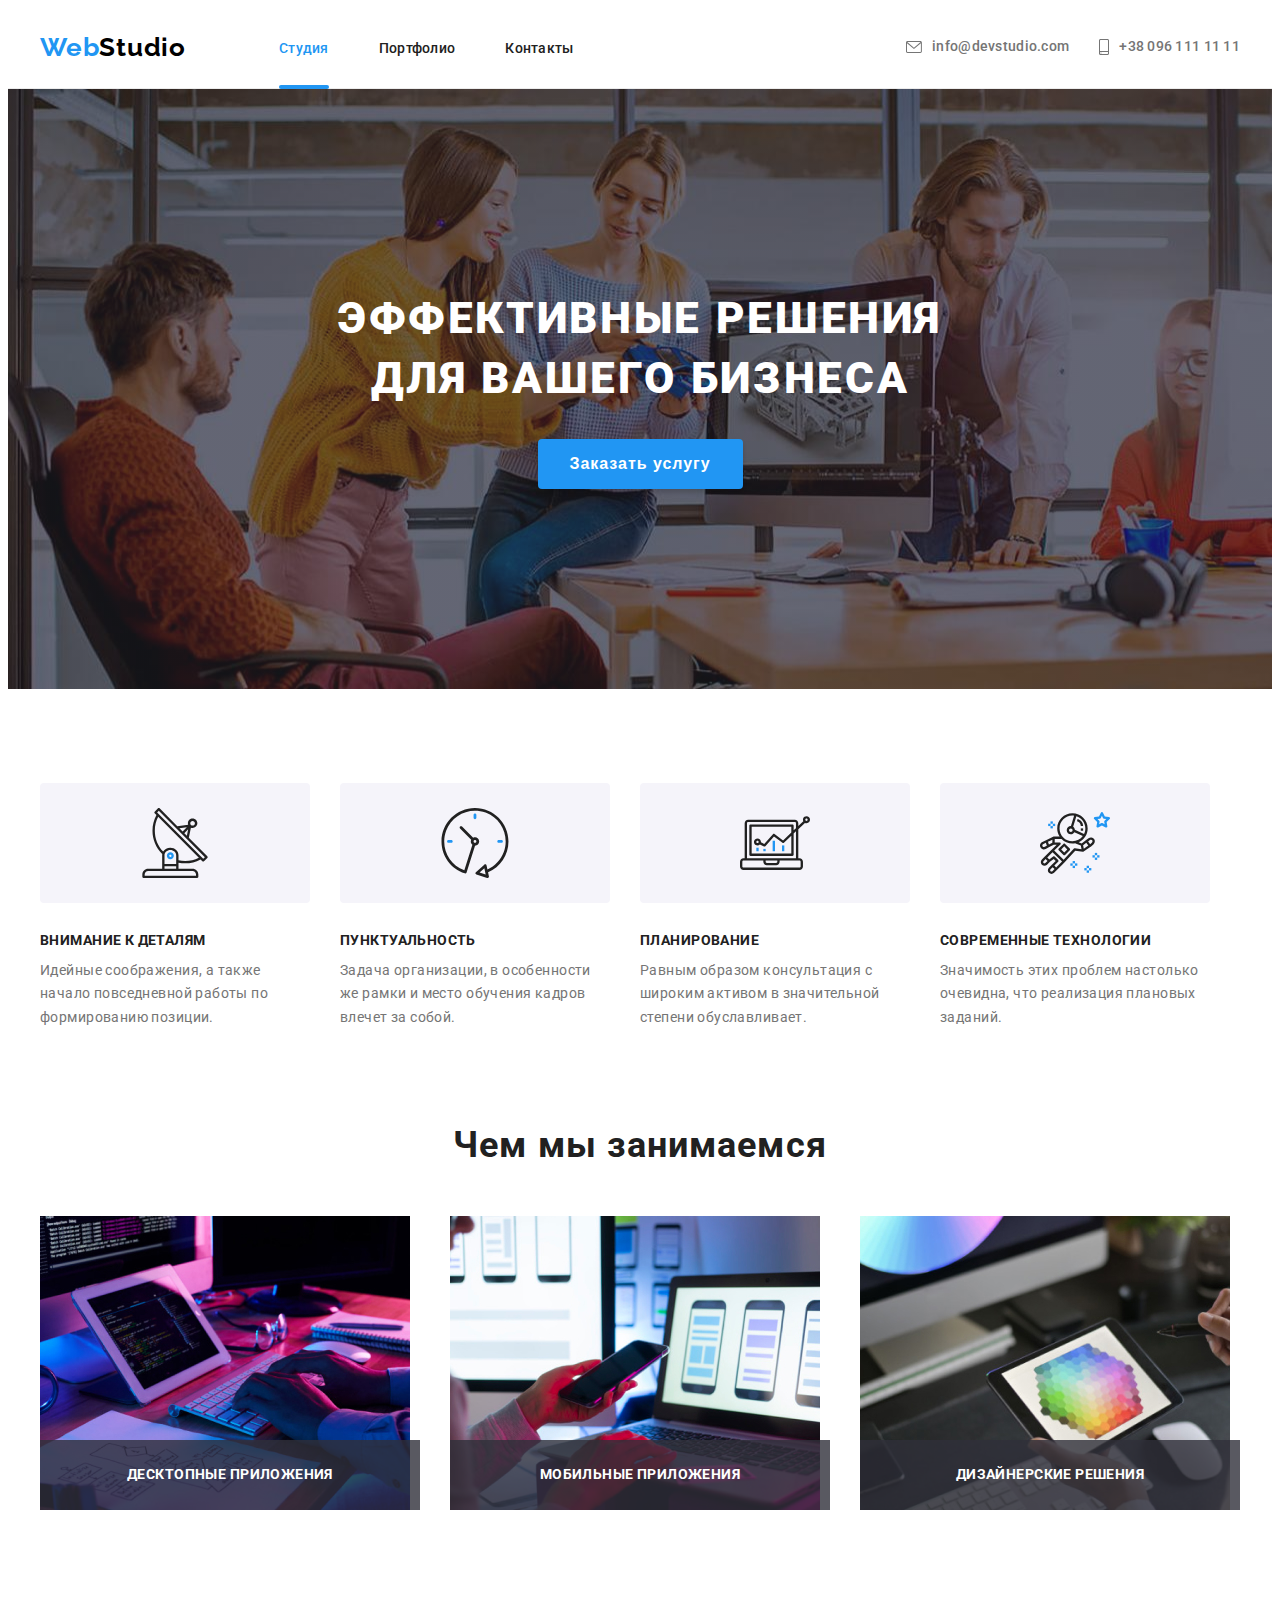
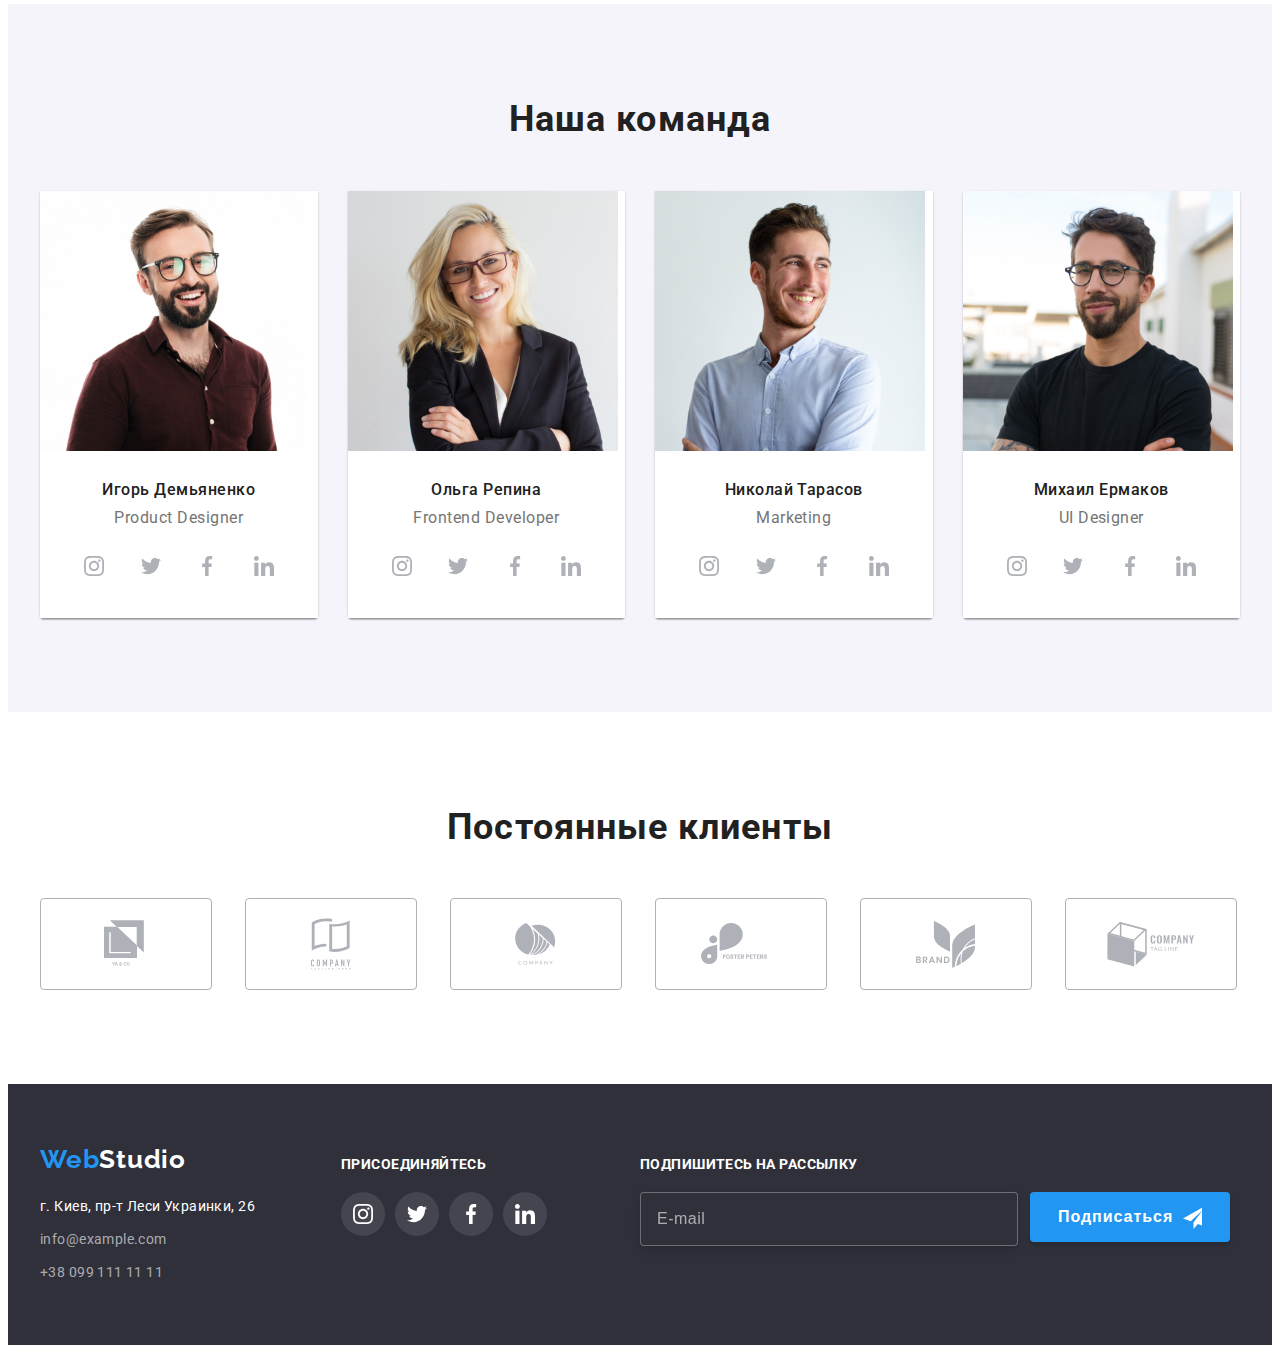
==== index.html @ 4141ff32 "hw8v1" ====
<!DOCTYPE html>
<html lang="ru">
<head>
    <meta charset="UTF-8">
    <meta http-equiv="X-UA-Compatible" content="IE=edge">
    <meta name="viewport" content="width=device-width, initial-scale=1.0">
    <title>Студия</title>
    <link rel="preconnect" href="https://fonts.gstatic.com">
    <link href="https://fonts.googleapis.com/css2?family=Raleway:wght@700&family=Roboto:wght@400;500;700;900&display=swap"
        rel="stylesheet">
    <link rel="stylesheet" href="https://cdnjs.cloudflare.com/ajax/libs/modern-normalize/1.0.0/modern-normalize.min.css"
        integrity="sha512-ISS7cAi1PEhQ8jnbJpJZMd29NlhNj4AWYyLOSp2CE/CsHxTCu+r+t0D2yoJudVrd0/8fTVPUVDzY5Tvli75u/g=="
        crossorigin="anonymous" />
    <link rel="stylesheet" href="./css/main.min.css">
</head>
<body>
    <header class="header">
        <div class="container">
            <nav class="navigation">
                <a class="logo link" href="./index.html" lang="en">Web<span class="logo_black">Studio</span></a>
                <ul class="navigation-list list">
                    <li class="navigation__item current-link">
                        <a class="navigation__link link current" href="./index.html">Студия</a>
                    </li>
                    <li class="navigation__item">
                        <a class="navigation__link link" href="./portfolio.html">Портфолио</a>
                    </li>
                    <li class="navigation__item">
                        <a class="navigation__link link" href="">Контакты</a>
                    </li>
                </ul>
            </nav>
            <ul class="contact-list list">
                <li class="contact-list__item">
                    <a class="contact-list__link link" href="mailto:info@devstudio.com">
                        <svg class="contact-list__icon" width="16" height="12">
                            <use href="./images/icons.svg#icon-envelope"></use>
                        </svg>
                        info@devstudio.com
                    </a>
                </li>
                <li class="contact-list__item">
                    <a class="contact-list__link link" href="tel:+380961111111">
                        <svg class="contact-list__icon" width="10" height="16">
                            <use href="./images/icons.svg#icon-smartphone"></use>
                        </svg>
                        +38 096 111 11 11</a>
                </li>
            </ul>
        </div>
    </header>
    <main>
        <!-- Hero -->
        <section class="hero">
            <div class="container">
                <h1 class="hero__title">Эффективные решения для вашего бизнеса</h1>
                <button class="modal__btn" type="button" data-modal-open>Заказать услугу</button>
            </div>
        </section>
        <!-- Описание -->
        <section class="description">
            <div class="container">
                <h2 class="visually-hidden">Описание</h2>
                <ul class="description-list list">
                    <li class="description-list__item">
                        <div class="container-icon">
                            <svg class="description-list__icon" width="70" height="70">
                                <use href="./images/icons.svg#icon-antenna"></use>
                            </svg>
                        </div>
                        <h3 class="description-list__title">Внимание к деталям</h3>
                        <p class="description-list__text">Идейные соображения, а также начало повседневной работы по формированию позиции.</p>
                    </li>
                    <li class="description-list__item">
                        <div class="container-icon">
                            <svg class="description-list__icon" width="70" height="70">
                                <use href="./images/icons.svg#icon-clock"></use>
                            </svg>
                        </div>
                        <h3 class="description-list__title">Пунктуальность</h3>
                        <p class="description-list__text">Задача организации, в особенности же рамки и место обучения кадров влечет за собой.
                        </p>
                    </li>
                    <li class="description-list__item">
                        <div class="container-icon">
                            <svg class="description-list__icon" width="70" height="70">
                                <use href="./images/icons.svg#icon-diagram"></use>
                            </svg>
                        </div>
                        <h3 class="description-list__title">Планирование</h3>
                        <p class="description-list__text">Равным образом консультация с широким активом в значительной степени обуславливает.
                        </p>
                    </li>
                    <li class="description-list__item">
                        <div class="container-icon">
                            <svg class="description-list__icon" width="70" height="70">
                                <use href="./images/icons.svg#icon-astronaut"></use>
                            </svg>
                        </div>
                        <h3 class="description-list__title">Современные технологии</h3>
                        <p class="description-list__text">Значимость этих проблем настолько очевидна, что реализация плановых заданий.</p>
                    </li>
                </ul>
            </div>
        </section>
        <!-- Галерея -->
        <section class="gallery">
            <div class="container">
                <h2 class="title">Чем мы занимаемся</h2>
                <ul class="gallery-list list">
                    <li class="gallery-list__item">
                        <div class="gallery-list-overlay">
                            <img class="gallery-list__img" src="./images/box-1.jpg" alt="набор кода" width="370" height="294">
                            <h3 class="gallery-list__title">Десктопные приложения</h3>
                        </div>
                    </li>
                    <li class="gallery-list__item">
                        <div class="gallery-list-overlay">
                            <img class="gallery-list__img" src="./images/box-2.jpg" alt="настройка смартфона" width="370" height="294">
                            <h3 class="gallery-list__title">Мобильные приложения</h3>
                        </div>
                    </li>
                    <li class="gallery-list__item">
                        <div class="gallery-list-overlay">
                            <img class="gallery-list__img" src="./images/box-3.jpg" alt="выбор цвета" width="370" height="294">
                            <h3 class="gallery-list__title">Дизайнерские решения</h3>
                        </div>
                    </li>
                </ul>
            </div>
        </section>
        <!-- Наша команда -->
        <section class="ourteam">
            <div class="container">
                <h2 class="title">Наша команда</h2>
                <ul class="ourteam-list list">
                    <li class="ourteam-list__item">
                        <img class="ourteam-list__img" src="./images/product_designer.jpg" alt="дизайнер продукта" width="270" height="260">
                        <div class="ourteam-list-content">
                            <h3 class="ourteam-list__title">Игорь Демьяненко</h3>
                            <p class="ourteam-list__text" lang="en">Product Designer</p>
                            <ul class="social-list list">
                                <li class="social-list__item">
                                    <a href="" class="social-list__link link">
                                        <svg class="social-list__icon" width="20" height="20">
                                            <use href="./images/icons.svg#icon-instagram"></use>
                                        </svg>    
                                    </a>
                                </li>
                                <li class="social-list__item">
                                    <a href="" class="social-list__link link">
                                        <svg class="social-list__icon" width="20" height="20">
                                            <use href="./images/icons.svg#icon-twitter"></use>
                                        </svg>    
                                    </a>
                                </li>
                                <li class="social-list__item">
                                    <a href="" class="social-list__link link">
                                        <svg class="social-list__icon" width="20" height="20">
                                            <use href="./images/icons.svg#icon-facebook"></use>
                                        </svg>    
                                    </a>
                                </li>
                                <li class="social-list__item">
                                    <a href="" class="social-list__link link">
                                        <svg class="social-list__icon" width="20" height="20">
                                            <use href="./images/icons.svg#icon-linkedin"></use>
                                        </svg>    
                                    </a>
                                </li>
                            </ul>
                        </div>
                    </li>
                    <li class="ourteam-list__item">
                        <img class="ourteam-list__img" src="./images/frontend_developer.jpg" alt="фронтэнд разработчик" width="270"
                            height="260">
                        <div class="ourteam-list-content">
                            <h3 class="ourteam-list__title">Ольга Репина</h3>
                            <p class="ourteam-list__text" lang="en">Frontend Developer</p>
                            <ul class="social-list list">
                                <li class="social-list__item">
                                    <a href="" class="social-list__link link">
                                        <svg class="social-list__icon" width="20" height="20">
                                            <use href="./images/icons.svg#icon-instagram"></use>
                                        </svg>
                                    </a>
                                </li>
                                <li class="social-list__item">
                                    <a href="" class="social-list__link link">
                                        <svg class="social-list__icon" width="20" height="20">
                                            <use href="./images/icons.svg#icon-twitter"></use>
                                        </svg>
                                    </a>
                                </li>
                                <li class="social-list__item">
                                    <a href="" class="social-list__link link">
                                        <svg class="social-list__icon" width="20" height="20">
                                            <use href="./images/icons.svg#icon-facebook"></use>
                                        </svg>
                                    </a>
                                </li>
                                <li class="social-list__item">
                                    <a href="" class="social-list__link link">
                                        <svg class="social-list__icon" width="20" height="20">
                                            <use href="./images/icons.svg#icon-linkedin"></use>
                                        </svg>
                                    </a>
                                </li>
                            </ul>
                        </div>
                    </li>
                    <li class="ourteam-list__item">
                        <img class="ourteam-list__img" src="./images/marketing.jpg" alt="маркетинг" width="270" height="260">
                        <div class="ourteam-list-content">
                            <h3 class="ourteam-list__title">Николай Тарасов</h3>
                            <p class="ourteam-list__text" lang="en">Marketing</p>
                            <ul class="social-list list">
                                <li class="social-list__item">
                                    <a href="" class="social-list__link link">
                                        <svg class="social-list__icon" width="20" height="20">
                                            <use href="./images/icons.svg#icon-instagram"></use>
                                        </svg>
                                    </a>
                                </li>
                                <li class="social-list__item">
                                    <a href="" class="social-list__link link">
                                        <svg class="social-list__icon" width="20" height="20">
                                            <use href="./images/icons.svg#icon-twitter"></use>
                                        </svg>
                                    </a>
                                </li>
                                <li class="social-list__item">
                                    <a href="" class="social-list__link link">
                                        <svg class="social-list__icon" width="20" height="20">
                                            <use href="./images/icons.svg#icon-facebook"></use>
                                        </svg>
                                    </a>
                                </li>
                                <li class="social-list__item">
                                    <a href="" class="social-list__link link">
                                        <svg class="social-list__icon" width="20" height="20">
                                            <use href="./images/icons.svg#icon-linkedin"></use>
                                        </svg>
                                    </a>
                                </li>
                            </ul>
                        </div>
                    </li>
                    <li class="ourteam-list__item">
                        <img class="ourteam-list__img" src="./images/designer.jpg" alt="дизайнер" width="270" height="260">
                        <div class="ourteam-list-content">
                            <h3 class="ourteam-list__title">Михаил Ермаков</h3>
                            <p class="ourteam-list__text" lang="en">UI Designer</p>
                            <ul class="social-list list">
                                <li class="social-list__item">
                                    <a href="" class="social-list__link link">
                                        <svg class="social-list__icon" width="20" height="20">
                                            <use href="./images/icons.svg#icon-instagram"></use>
                                        </svg>
                                    </a>
                                </li>
                                <li class="social-list__item">
                                    <a href="" class="social-list__link link">
                                        <svg class="social-list__icon" width="20" height="20">
                                            <use href="./images/icons.svg#icon-twitter"></use>
                                        </svg>
                                    </a>
                                </li>
                                <li class="social-list__item">
                                    <a href="" class="social-list__link link">
                                        <svg class="social-list__icon" width="20" height="20">
                                            <use href="./images/icons.svg#icon-facebook"></use>
                                        </svg>
                                    </a>
                                </li>
                                <li class="social-list__item">
                                    <a href="" class="social-list__link link">
                                        <svg class="social-list__icon" width="20" height="20">
                                            <use href="./images/icons.svg#icon-linkedin"></use>
                                        </svg>
                                    </a>
                                </li>
                            </ul>
                        </div>
                    </li>
                </ul>
            </div>
        </section>
        <!--Клиенты-->
        <section class="clients">
            <div class="container">
                <h2 class="title">Постоянные клиенты</h2>
                <ul class="clients-list list">
                    <li class="clients-list__item">
                        <a href="" class="clients-list__link link" >
                            <svg class="clients-list__icon" width="44" height="49">
                                <use href="./images/icons.svg#icon-logo-1"></use>
                            </svg>
                        </a>
                    </li>
                    <li class="clients-list__item">
                        <a href="" class="clients-list__link link">
                            <svg class="clients-list__icon" width="40" height="52">
                                <use href="./images/icons.svg#icon-logo-2"></use>
                            </svg>
                        </a>
                    </li>
                    <li class="clients-list__item">
                        <a href="" class="clients-list__link link">
                            <svg class="clients-list__icon" width="41" height="42">
                                <use href="./images/icons.svg#icon-logo-3"></use>
                            </svg>
                        </a>
                    </li>
                    <li class="clients-list__item">
                        <a href="" class="clients-list__link link">
                            <svg class="clients-list__icon" width="79" height="42">
                                <use href="./images/icons.svg#icon-logo-4"></use>
                            </svg>
                        </a>
                    </li>
                    <li class="clients-list__item">
                        <a href="" class="clients-list__link link">
                            <svg class="clients-list__icon" width="59" height="47">
                                <use href="./images/icons.svg#icon-logo-5"></use>
                            </svg>
                        </a>
                    </li>
                    <li class="clients-list__item">
                        <a href="" class="clients-list__link link">
                            <svg class="clients-list__icon" width="88" height="45">
                                <use href="./images/icons.svg#icon-logo-6"></use>
                            </svg>
                        </a>
                    </li>
                </ul>
            </div>
        </section>
    </main>
    <!-- footer -->
    <footer class="footer">
        <div class="container">
            <div class="footer-address">
                <a class="logo link" href="./index.html" lang="en">Web<span class="logo_white">Studio</span></a>
                <address class="address">
                    <ul class="footer-list list">
                        <li class="footer-list__item">
                            <a class="footer-list__link footer-link-light link" href="https://goo.gl/maps/EHuErNrF32N7UsAx8" target="_blank"
                                rel="noopener noreferrer">г. Киев, пр-т Леси Украинки, 26</a>
                        </li>
                        <li class="footer-list__item">
                            <a class="footer-list__link footer-link-dark link" href="mailto:info@example.com">info@example.com</a>
                        </li>
                        <li class="footer-list__item">
                            <a class="footer-list__link footer-link-dark link" href="tel:+380991111111">+38 099 111 11 11</a>
                        </li>
                    </ul>
                </address>
            </div>
            <div class="footer-social">
                <p class="footer-social__title">Присоединяйтесь</p>
                <ul class="footer-social-list list">
                    <li class="footer-social-list__item">
                        <a href="" class="footer-social-list__link link">
                            <svg class="footer-social-list__icon" width="20" height="20">
                                <use href="./images/icons.svg#icon-instagram"></use>
                            </svg>
                        </a>
                    </li>
                    <li class="footer-social-list__item">
                        <a href="" class="footer-social-list__link link">
                            <svg class="footer-social-list__icon" width="20" height="20">
                                <use href="./images/icons.svg#icon-twitter"></use>
                            </svg>
                        </a>
                    </li>
                    <li class="footer-social-list__item">
                        <a href="" class="footer-social-list__link link">
                            <svg class="footer-social-list__icon" width="20" height="20">
                                <use href="./images/icons.svg#icon-facebook"></use>
                            </svg>
                        </a>
                    </li>
                    <li class="footer-social-list__item">
                        <a href="" class="footer-social-list__link link">
                            <svg class="footer-social-list__icon" width="20" height="20">
                                <use href="./images/icons.svg#icon-linkedin"></use>
                            </svg>
                        </a>
                    </li>
                </ul>
            </div>
            <div class="footer-email-input">
                <p class="footer-email__text">Подпишитесь на рассылку</p>
                <form class="footer-form">
                    <div class="footer-form-container">
                        <label class="footer-form-field">
                            <input type="email" name="footer-email" class="footer-form__input" placeholder="E-mail">
                        </label>
                        <button type="submit" class="footer-form__btn"><span class="footer-form__btn-text">Подписаться</span>
                            <svg class="footer-form__icon">
                                <use href="./images/icons.svg#icon-send" width="24" height="24"></use>
                            </svg>
                        </button>
                    </div>
                </form>
            </div>
        </div>
    </footer>  
    <!-- Модальное окно -->
    <div class="backdrop is-hidden" data-modal>
        <div class="modal">
            <button type="button" class="modal__close-btn" data-modal-close>
                <svg class="modal__icon" width="18" height="18">
                    <use href="./images/icons.svg#icon-close"></use>
                </svg>
            </button>
            <p class="modal__text">Оставьте свои данные, мы вам перезвоним</p>
            <form class="modal-form">
                <label class="modal-form-field">
                    Имя
                    <span class="modal-form__input-wrapper">
                        <input type="text" name="user-name" class="modal-form__input" required minlength="4">
                        <svg class="modal-form__icon">
                            <use href="./images/icons.svg#icon-person-black"></use>
                        </svg>
                    </span>
                </label>
                <label class="modal-form-field">
                    Телефон
                    <span class="modal-form__input-wrapper">
                        <input type="tel" name="user-tel" class="modal-form__input" required pattern="[0-9]{3}-[0-9]{3}-[0-9]{2}-[0-9]{2}"
                            title="000-000-00-00">
                        <svg class="modal-form__icon">
                            <use href="./images/icons.svg#icon-phone-black"></use>
                        </svg>
                    </span>
                </label>
                <label class="modal-form-field">
                    Почта
                    <span class="modal-form__input-wrapper">
                        <input type="email" name="user-email" class="modal-form__input" required>
                        <svg class="modal-form__icon">
                            <use href="./images/icons.svg#icon-email-black"></use>
                        </svg>
                    </span>
                </label>
                <label class="modal-form-field">
                    Комментарий
                    <textarea name="user-message" class="modal-form__message" placeholder="Введите текст"></textarea>
                </label>
                <input type="checkbox" id="user-term" name="user-term" class="modal-form__term visually-hidden">
                <label for="user-term" class="modal-form__check-desc">Соглашаюсь с рассылкой и принимаю&nbsp;<a href="">Условия договора</a></label>
                <button type="submit" class="modal-form__btn">Отправить</button>
            </form>
        </div>
    </div>

    <script src="./js/modal.js"></script>
</body>
</html>
---- css/main.min.css ----
:root{--main-font: 'Roboto', sans-serif;--secondary-font: 'Raleway', sans-serif;--accent-color: #2196f3;--main-color: #212121;--secondary-color: #757575;--black-color: #000000;--white-color: #ffffff;--icon-fill-grey: #afb1b8;--section-pt: 94px;--section-pb: 94px}.visually-hidden{position:absolute !important;clip:rect(1px 1px 1px 1px);clip:rect(1px, 1px, 1px, 1px);padding:0 !important;border:0 !important;height:1px !important;width:1px !important;overflow:hidden}body{font-family:var(--main-font);color:var(--main-color)}h1,h2,h3,h4,h5,h6,p{margin:0}img{display:block}ul,ol{margin:0;padding:0}.link{text-decoration:none}.list{list-style:none}.address{font-style:normal}.container{width:1200px;margin:0 auto;padding-left:15px;padding-right:15px}.logo{font-family:var(--secondary-font);font-weight:700;font-size:26px;line-height:1.19;letter-spacing:0.03em;color:var(--accent-color)}.logo_black{color:var(--black-color)}.logo_white{color:var(--white-color)}.title{font-weight:700;font-size:36px;text-align:center;line-height:1.17;letter-spacing:0.03em}.social-list{display:flex;align-items:center;justify-content:space-between}.social-list__link{display:flex;justify-content:center;align-items:center;width:44px;height:44px;border-radius:50%;background-color:var(--white-color);transition:background-color 250ms cubic-bezier(0.4, 0, 0.2, 1)}.social-list__link:hover,.social-list__link:focus{background-color:var(--accent-color)}.social-list__icon{transition:fill 250ms cubic-bezier(0.4, 0, 0.2, 1);fill:#afb1b8}.social-list__link:hover .social-list__icon,.social-list__link:focus .social-list__icon{fill:var(--white-color)}.backdrop{position:fixed;top:0;left:0;width:100%;height:100%;background-color:rgba(0,0,0,0.2);transition:all 250ms cubic-bezier(0.4, 0, 0.2, 1)}.modal{position:absolute;top:50%;left:50%;transform:translate(-50%, -50%);width:528px;height:581px;background-color:var(--white-color);box-shadow:0px 1px 3px rgba(0,0,0,0.12),0px 1px 1px rgba(0,0,0,0.14),0px 2px 1px rgba(0,0,0,0.2);border-radius:4px;padding:40px}.modal__close-btn{position:absolute;top:8px;right:8px;display:flex;justify-content:center;align-items:center;padding:6px;width:30px;height:30px;border-radius:50%;background-color:transparent;border:1px solid rgba(0,0,0,0.1);cursor:pointer}.modal__close-btn:hover .modal__icon,.modal__close-btn:focus .modal__icon{fill:var(--accent-color)}.is-hidden{opacity:0;visibility:hidden;pointer-events:none}.modal__text{font-weight:700;font-size:20px;line-height:1.15;text-align:center;letter-spacing:0.03em;margin-bottom:12px}.modal-form{display:flex;flex-direction:column}.modal-form-field{font-size:12px;line-height:1.17;letter-spacing:0.01em;color:var(--secondary-color);margin-bottom:10px}.modal-form__input-wrapper{position:relative;display:block;margin-top:4px}.modal-form__input{width:100%;height:40px;border:1px solid rgba(33,33,33,0.2);border-radius:4px;padding-left:42px;transition:border-color 250ms cubic-bezier(0.4, 0, 0.2, 1)}.modal-form__input:focus{border-color:var(--accent-color);outline:none}.modal-icon{fill:var(--black-color);transition:fill 250ms cubic-bezier(0.4, 0, 0.2, 1)}.modal-form__icon{position:absolute;top:50%;left:12px;transform:translateY(-50%);display:block;width:18px;height:18px;fill:var(--main-color);transition:fill 250ms cubic-bezier(0.4, 0, 0.2, 1)}.modal-form__input:focus+.modal-form__icon{fill:var(--accent-color)}.modal-form__message{width:100%;resize:none;height:120px;border:1px solid rgba(33,33,33,0.2);border-radius:4px;padding:12px 16px;transition:border-color 250ms cubic-bezier(0.4, 0, 0.2, 1);margin-top:4px}.modal-form__message:focus{border-color:var(--accent-color);outline:none}.modal-form__message::placeholder{color:rgba(117,117,117,0.5)}.modal-form__check-desc{display:flex;font-size:14px;line-height:1.71;align-items:center;letter-spacing:0.03em;color:var(--secondary-color);margin-top:10px;margin-bottom:30px}.modal-form__check-desc::before{display:block;content:'';width:16px;height:15px;border:1px solid #212121;cursor:pointer;margin-right:8px}.modal-form__term:checked+.modal-form__check-desc::before{background-image:url(../images/check.svg);background-position:center}.modal-form__term:focus+.modal-form__check-desc::before{box-shadow:0 0 0 2px var(--accent-color)}.modal-form__btn{font-weight:700;font-size:16px;line-height:1.875;letter-spacing:0.06em;cursor:pointer;display:flex;text-align:center;background:#188ce8;box-shadow:0px 4px 4px rgba(0,0,0,0.15);border-radius:4px;border:none;color:var(--white-color);padding:10px 55px;margin:0 auto}.modal__btn{font-weight:700;font-size:16px;line-height:1.875;letter-spacing:0.06em;cursor:pointer;display:flex;text-align:center;background:var(--accent-color);box-shadow:0px 4px 4px rgba(0,0,0,0.15);border-radius:4px;border:none;color:var(--white-color);padding:10px 32px;margin:0 auto}.header{max-width:1600px;margin:0 auto;padding-top:24px;padding-bottom:25px;background:var(--white-color);border-bottom:1px solid #ececec}.header .container{display:flex;align-items:center}.header .logo{margin-right:93px}.navigation{display:flex;align-items:center}.navigation-list{display:flex;align-items:center}.navigation__item:not(:last-child){margin-right:50px}.navigation__link{font-weight:500;font-size:14px;line-height:1.14;letter-spacing:0.02em;color:var(--main-color);transition:color 250ms cubic-bezier(0.4, 0, 0.2, 1)}.navigation__link:hover,.navigation__link:focus{color:var(--accent-color)}.current-link{position:relative}.current{color:var(--accent-color)}.current::after{position:absolute;bottom:-32px;left:0;content:'';background-color:var(--accent-color);width:100%;height:4px;border-radius:2px}.contact-list{display:flex;align-items:center;margin-left:auto}.contact-list__item:not(:last-child){margin-right:30px}.contact-list__icon{margin-right:10px;fill:var(--secondary-color);transition:fill 250ms cubic-bezier(0.4, 0, 0.2, 1)}.contact-list__link:hover .contact-list__icon,.contact-list__link:focus .contact-list__icon{fill:var(--accent-color)}.contact-list__link{display:flex;justify-content:center;align-items:center;font-weight:500;font-size:14px;line-height:1.14;letter-spacing:0.02em;color:var(--secondary-color);transition:color 250ms cubic-bezier(0.4, 0, 0.2, 1)}.contact-list__link:hover,.contact-list__link:focus{color:var(--accent-color)}.hero{max-width:1600px;margin:0 auto;background-color:#2f303a;padding-top:200px;padding-bottom:200px;background-image:linear-gradient(rgba(47,48,58,0.4), rgba(47,48,58,0.4)),url("../images/hero.jpg");background-repeat:no-repeat;background-size:cover}.hero__title{font-weight:900;font-size:44px;line-height:1.36;text-align:center;letter-spacing:0.06em;text-transform:uppercase;color:var(--white-color);margin:0 auto 30px;width:696px}.description{padding-top:var(--section-pt);padding-bottom:47px}.description-list{display:flex}.description-list__item{width:270px}.description-list__item:not(:last-child){margin-right:30px}.container-icon{display:flex;height:120px;background-color:#f5f4fa;border-radius:4px;justify-content:center;align-items:center;margin-bottom:30px}.description-list__title{font-weight:700;font-size:14px;line-height:1.14;letter-spacing:0.03em;text-transform:uppercase;margin-bottom:10px}.description-list__text{font-size:14px;line-height:1.71;letter-spacing:0.03em;color:var(--secondary-color)}.gallery{padding-top:47px;padding-bottom:var(--section-pb)}.gallery .title{margin-bottom:50px}.gallery-list{display:flex;margin-left:-30px;margin-top:-30px}.gallery-list__item{flex-basis:calc(100% / 3 - 30px);margin-left:30px;margin-top:30px}.gallery-list-overlay{position:relative}.gallery-list__title{position:absolute;bottom:0;left:0;display:flex;flex-direction:column;width:100%;height:70px;background-color:rgba(47,48,58,0.8);font-weight:700;font-size:14px;line-height:1.14;justify-content:center;align-items:center;text-align:center;letter-spacing:0.03em;text-transform:uppercase;color:var(--white-color)}.ourteam{background:#f5f4fa;max-width:1600px;margin:0 auto;padding-top:var(--section-pt);padding-bottom:var(--section-pb)}.ourteam .title{margin-bottom:50px}.ourteam-list{display:flex;margin-left:-30px;margin-top:-30px}.ourteam-list__item{flex-basis:calc(100% / 4 - 30px);margin-left:30px;margin-top:30px;background:var(--white-color);box-shadow:0px 1px 3px rgba(0,0,0,0.12),0px 1px 1px rgba(0,0,0,0.14),0px 2px 1px rgba(0,0,0,0.2);border-radius:0px 0px 4px 4px}.ourteam-list-content{padding:30px 32px;background:var(--white-color)}.ourteam-list__title{font-weight:500;font-size:16px;line-height:1.18;text-align:center;letter-spacing:0.03em;margin-bottom:10px}.ourteam-list__text{font-size:16px;line-height:1.18;text-align:center;letter-spacing:0.03em;color:var(--secondary-color);margin-bottom:16px}.clients{padding-top:var(--section-pt);padding-bottom:var(--section-pb)}.clients .title{margin-bottom:50px}.clients-list{display:flex;margin-left:-30px;margin-top:-30px}.clients-list__item{flex-basis:calc(100% / 6 - 30px);margin-left:30px;margin-top:30px}.clients-list__link{display:flex;justify-content:center;align-items:center;width:170px;height:90px;border:1px solid #afb1b8;border-radius:4px;transition:border-color 250ms cubic-bezier(0.4, 0, 0.2, 1)}.clients-list__link:hover,.clients-list__link:focus{border-color:var(--accent-color)}.clients-list__icon{fill:var(--icon-fill-grey);transition:fill 250ms cubic-bezier(0.4, 0, 0.2, 1)}.clients-list__link:hover .clients-list__icon,.clients-list__link:focus .clients-list__icon{fill:var(--accent-color)}.footer{padding-top:60px;padding-bottom:60px;background:#2f303a;max-width:1600px;margin:0 auto}.footer .container{display:flex}.footer-address{width:231px;margin-right:70px}.footer-address .logo{display:inline-block;margin-bottom:20px}.footer-list__item:not(:last-child){margin-bottom:9px}.footer-list__link{font-weight:400;font-size:14px;line-height:1.71;letter-spacing:0.03em}.footer-link-light{color:var(--white-color)}.footer-link-dark{color:rgba(255,255,255,0.6)}.footer-social{width:206px;margin-top:12px;margin-bottom:40px;margin-right:93px}.footer-social__title{font-weight:700;font-size:14px;line-height:1.143;letter-spacing:0.03em;text-transform:uppercase;color:var(--white-color);margin-bottom:20px}.footer-social-list{display:flex;align-items:center;justify-content:space-between}.footer-social-list__link{display:flex;justify-content:center;align-items:center;width:44px;height:44px;border-radius:50%;background-color:rgba(255,255,255,0.1);transition:background-color 250ms cubic-bezier(0.4, 0, 0.2, 1)}.footer-social-list__link:hover,.footer-social-list__link:focus{background-color:var(--accent-color)}.footer-social-list__icon{fill:var(--white-color)}.footer-email-input{width:570px;margin-top:12px;margin-bottom:34px}.footer-form-container{display:flex}.footer-email__text{font-weight:700;font-size:14px;line-height:1.143;letter-spacing:0.03em;text-transform:uppercase;color:var(--white-color);margin-bottom:20px}.footer-form__input{width:358px;height:50px;border:1px solid rgba(255,255,255,0.3);filter:drop-shadow(0px 4px 4px rgba(0,0,0,0.15));border-radius:4px;background-color:#2f303a;color:var(--white-color);padding-left:16px;margin-right:12px}.footer-form__input::placeholder{font-size:16px;line-height:1.25;display:flex;align-items:center;letter-spacing:0.03em;color:rgba(255,255,255,0.6)}.footer-form{display:flex}.footer-form__btn{width:200px;height:50px;padding:10px 28px;background-color:var(--accent-color);box-shadow:0px 4px 4px rgba(0,0,0,0.15);border-radius:4px;border:none;font-weight:700;font-size:16px;line-height:1.87;display:flex;align-items:center;text-align:center;letter-spacing:0.06em;color:var(--white-color);cursor:pointer}.footer-form__icon{fill:var(--white-color);height:25px;margin-left:10px}
/*# sourceMappingURL=main.min.css.map */
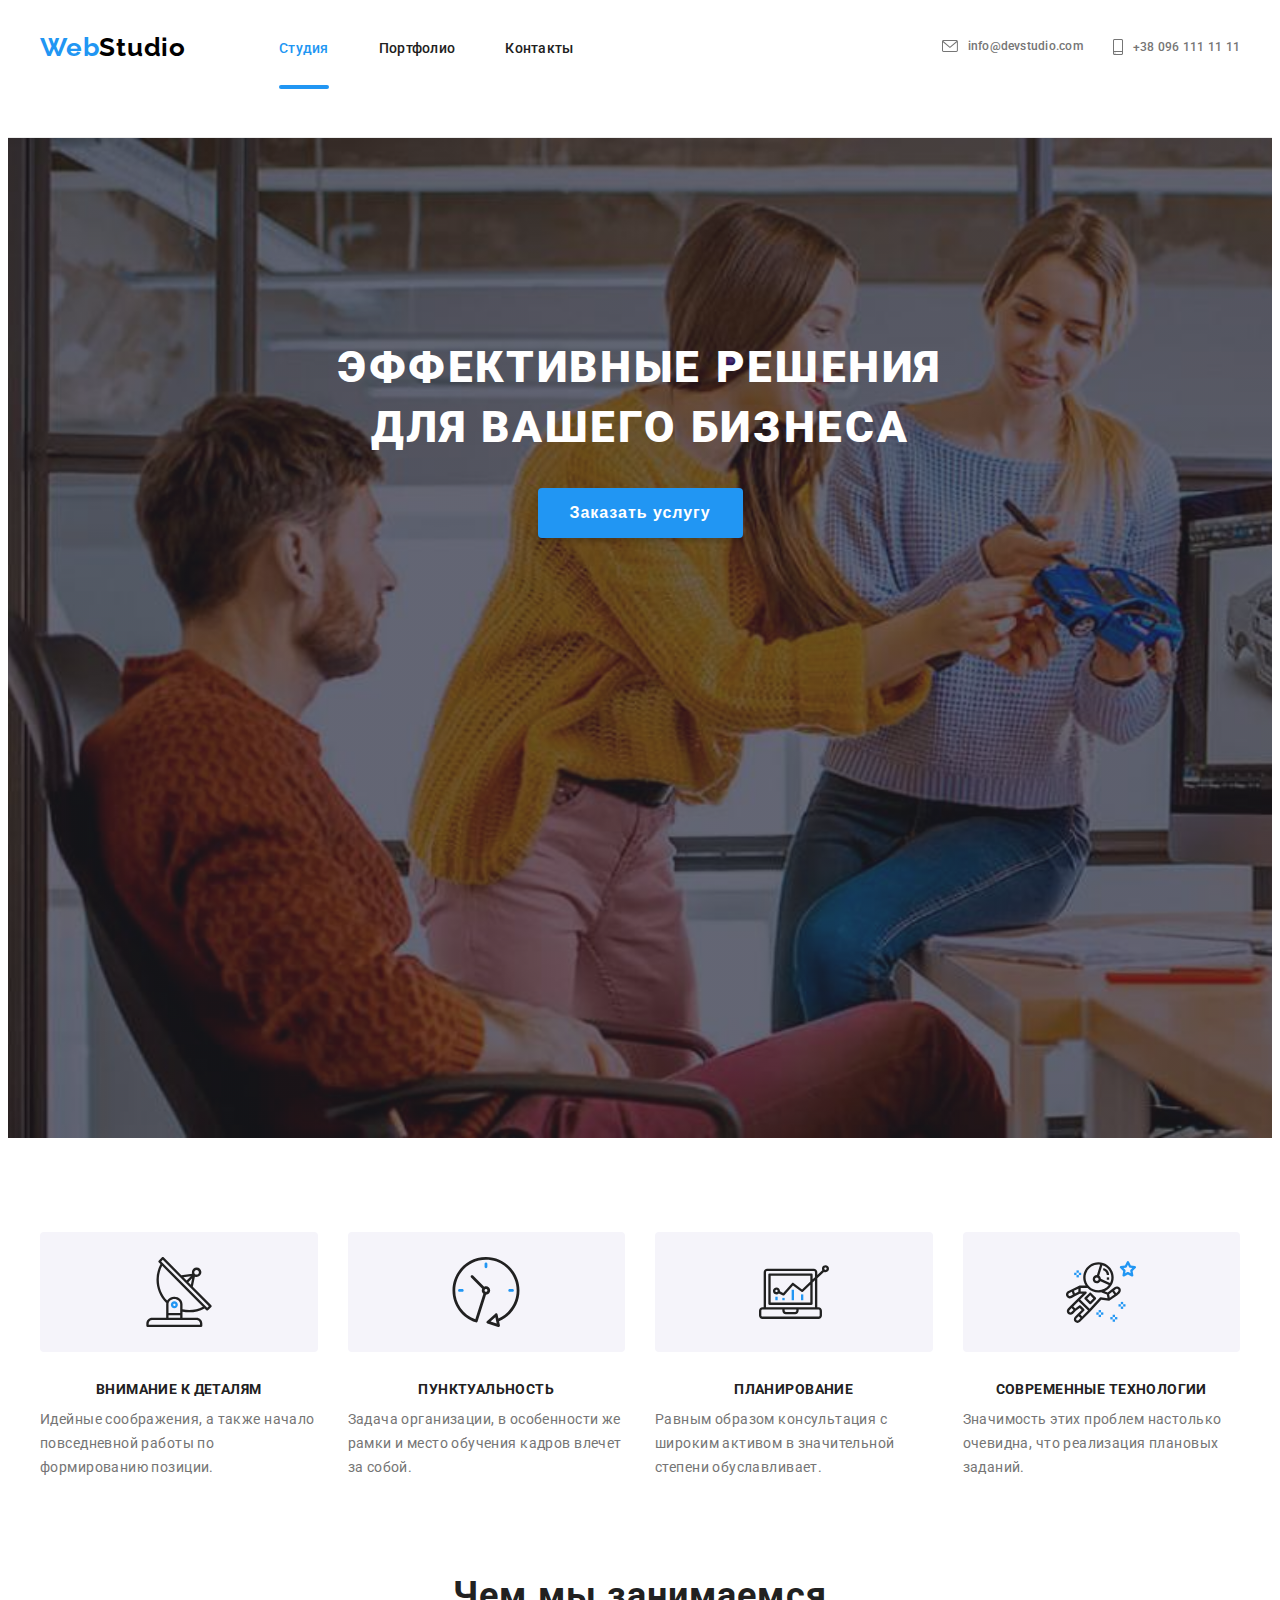
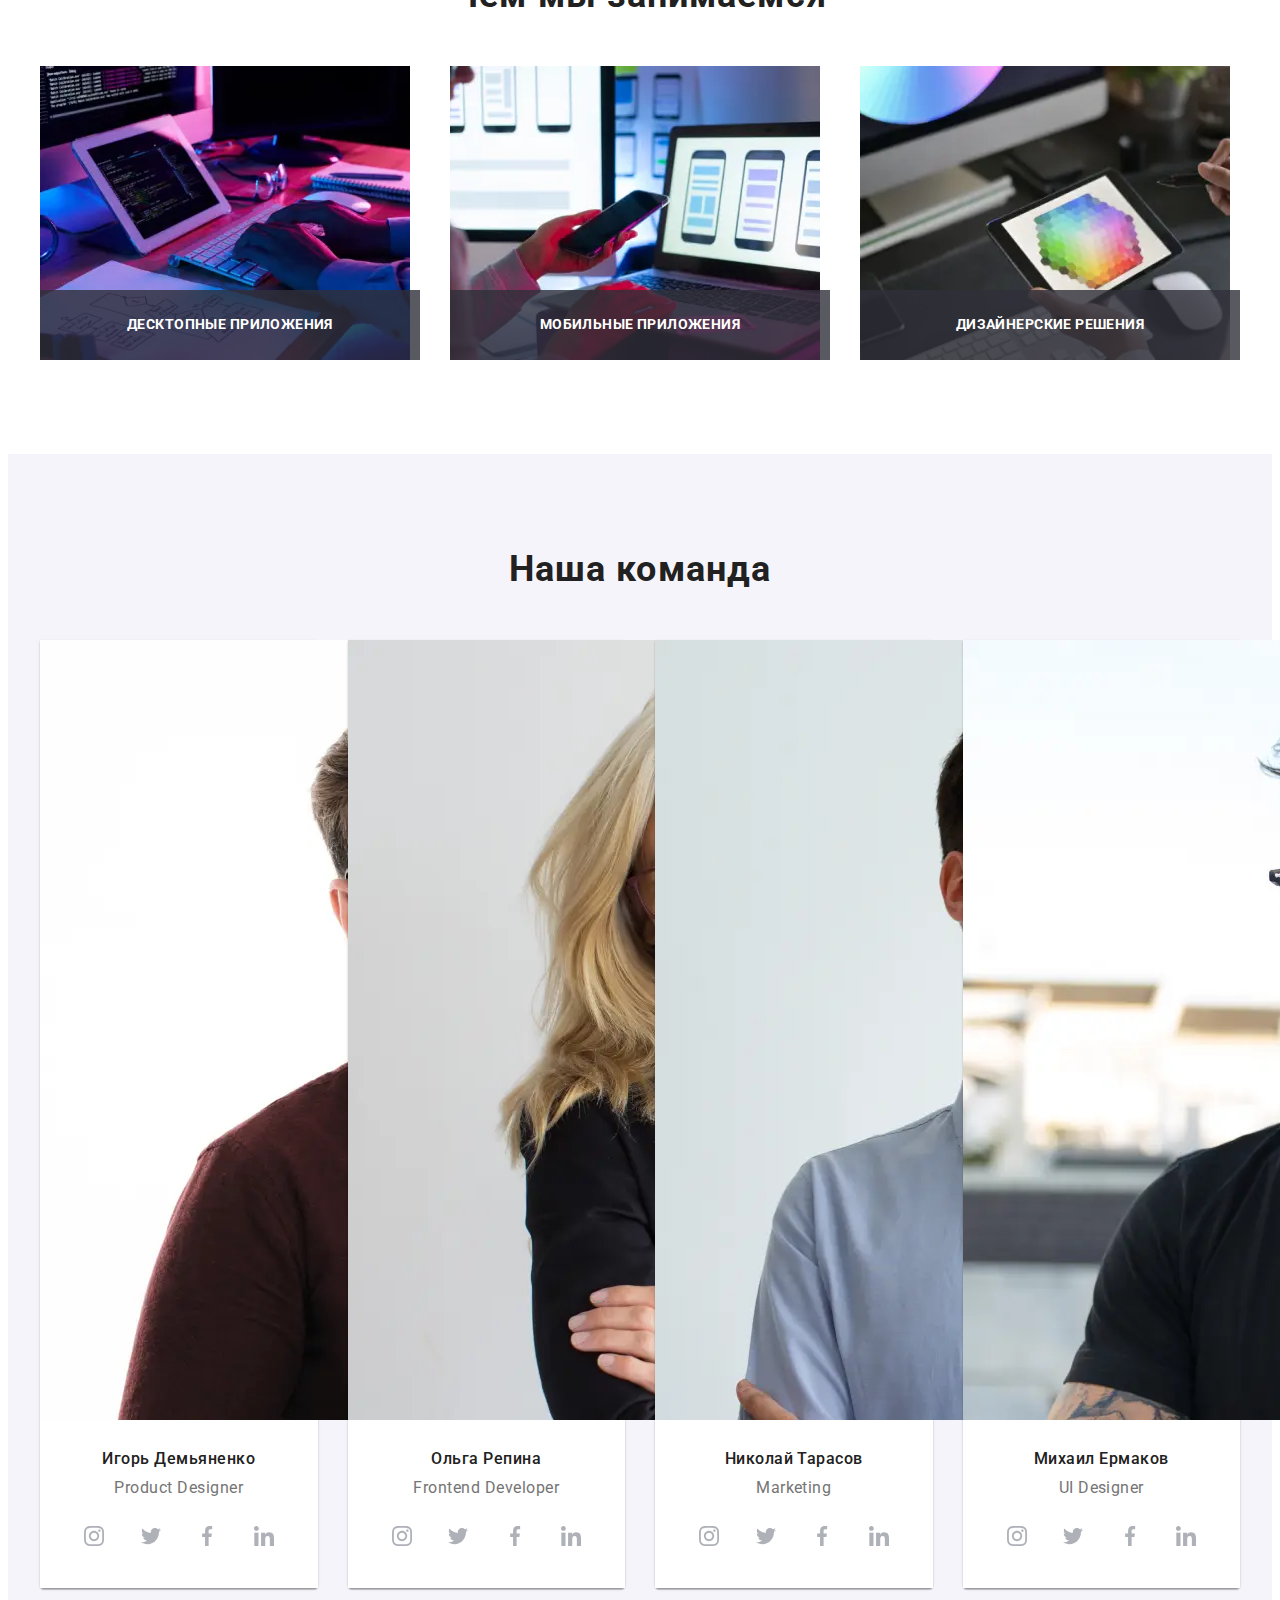
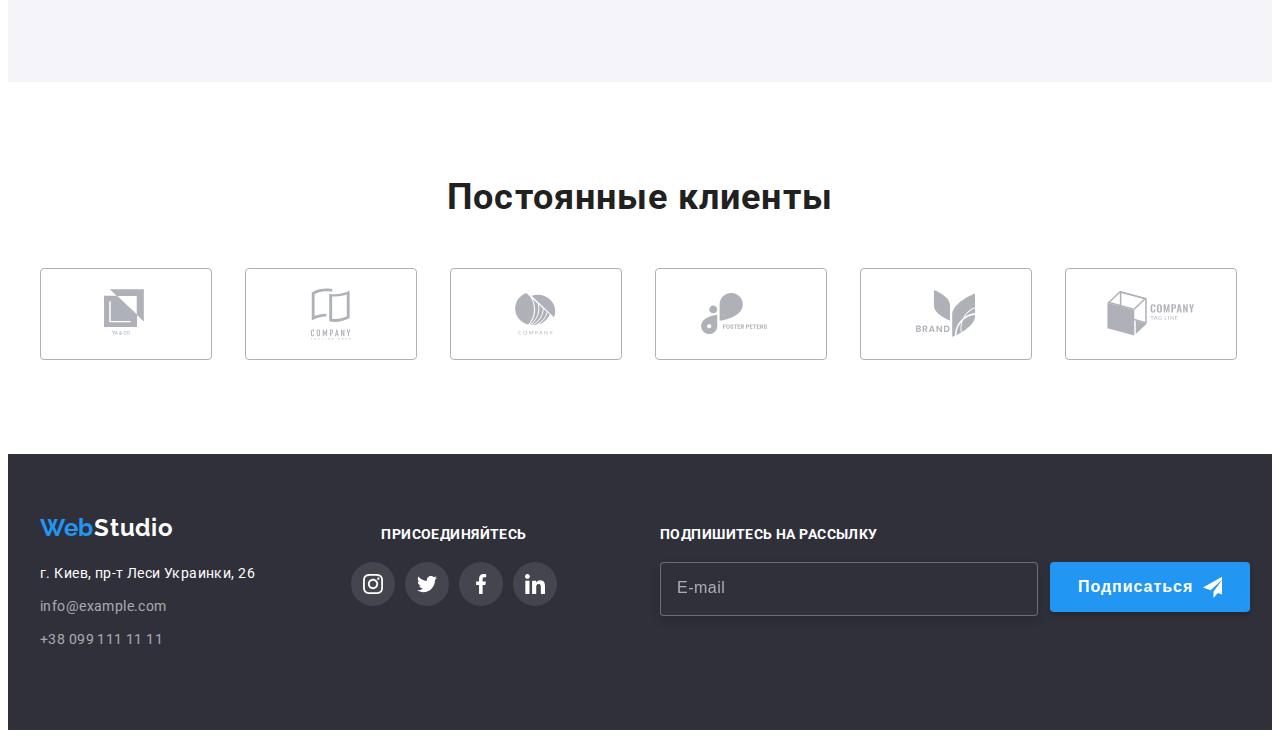
==== commit 48071cb4: "hw8_1904" ====
--- a/index.html
+++ b/index.html
@@ -47,6 +47,51 @@
                         +38 096 111 11 11</a>
                 </li>
             </ul>
+            <button type="button" class="burger-btn" data-menu-button>
+                <svg class="burger__icon">
+                    <use href="./images/icons.svg#icon-menu"></use>
+                </svg>
+            </button>
+        </div>
+        <div class="mobile-menu" data-menu>
+            <button type="button" class="mobile-menu__close-btn" data-menu-close>
+                <svg class="mobile-menu__close-icon">
+                    <use href="./images/icons.svg#icon-close"></use>
+                </svg>
+            </button>
+            <ul class="mobile-menu-list list">
+                <li class="mobile-menu__item">
+                    <a href="./index.html" class="mobile-menu__link link">Студия</a>
+                </li>
+                <li class="mobile-menu__item">
+                    <a href="./portfolio.html" class="mobile-menu__link link">Портфолио</a>
+                </li>
+                <li class="mobile-menu__item">
+                    <a href="" class="mobile-menu__link link">Контакты</a>
+                </li>
+            </ul>
+            <ul class="mobile-contact-list list">
+                <li class="mobile-contact-list__item">
+                    <a class="mobile-contact-list__tel-link link" href="tel:+380961111111">+38 096 111 11 11</a>
+                </li>
+                <li class="mobile-contact-list__item">
+                    <a class="mobile-contact-list__mail-link link" href="mailto:info@devstudio.com">info@devstudio.com</a>
+                </li>
+            </ul>
+            <ul class="mobile-social-list list">
+                <li class="mobile-social-list__item">
+                    <a class="mobile-social-list__link link" href="#">Instagram</a>
+                </li>
+                <li class="mobile-social-list__item">
+                    <a class="mobile-social-list__link link" href="#">Twitter</a>
+                </li>
+                <li class="mobile-social-list__item">
+                    <a class="mobile-social-list__link link" href="#">Facebook</a>
+                </li>
+                <li class="mobile-social-list__item">
+                    <a class="mobile-social-list__link link" href="#">LinkedIn</a>
+                </li>
+            </ul>
         </div>
     </header>
     <main>
@@ -110,19 +155,34 @@
                 <ul class="gallery-list list">
                     <li class="gallery-list__item">
                         <div class="gallery-list-overlay">
-                            <img class="gallery-list__img" src="./images/box-1.jpg" alt="набор кода" width="370" height="294">
+                            <picture>
+                                <source srcset="./images/box-1.webp 1x, ./images/box-1@2x.webp 2x"
+                                    media="(min-width: 1200px)"
+                                    type="image/webp">
+                                <source srcset="./images/box-1.jpg 1x, ./images/box-1@2x.jpg 2x" 
+                                    media="(min-width: 1200px)">
+                                <img class="gallery-list__img" src="./images/box-1.jpg" alt="набор кода">
+                            </picture>
                             <h3 class="gallery-list__title">Десктопные приложения</h3>
                         </div>
                     </li>
                     <li class="gallery-list__item">
                         <div class="gallery-list-overlay">
-                            <img class="gallery-list__img" src="./images/box-2.jpg" alt="настройка смартфона" width="370" height="294">
+                            <picture>
+                                <source srcset="./images/box-2.webp 1x, ./images/box-2@2x.webp 2x" media="(min-width: 1200px)" type="image/webp">
+                                <source srcset="./images/box-2.jpg 1x, ./images/box-2@2x.jpg 2x" media="(min-width: 1200px)">
+                                <img class="gallery-list__img" src="./images/box-2.jpg" alt="настройка смартфона">
+                            </picture>
                             <h3 class="gallery-list__title">Мобильные приложения</h3>
                         </div>
                     </li>
                     <li class="gallery-list__item">
                         <div class="gallery-list-overlay">
-                            <img class="gallery-list__img" src="./images/box-3.jpg" alt="выбор цвета" width="370" height="294">
+                            <picture>
+                                <source srcset="./images/box-3.webp 1x, ./images/box-3@2x.webp 2x" media="(min-width: 1200px)" type="image/webp">
+                                <source srcset="./images/box-3.jpg 1x, ./images/box-3@2x.jpg 2x" media="(min-width: 1200px)">
+                                <img class="gallery-list__img" src="./images/box-3.jpg" alt="выбор цвета">
+                            </picture>
                             <h3 class="gallery-list__title">Дизайнерские решения</h3>
                         </div>
                     </li>
@@ -135,7 +195,25 @@
                 <h2 class="title">Наша команда</h2>
                 <ul class="ourteam-list list">
                     <li class="ourteam-list__item">
-                        <img class="ourteam-list__img" src="./images/product_designer.jpg" alt="дизайнер продукта" width="270" height="260">
+                        <picture>
+                            <source 
+                                srcset="./images/product_designer.webp 1x, ./images/product_designer@2x.webp 2x"  
+                                media="(min-width: 1200px)" type="image/webp">
+                            <source 
+                                srcset="./images/product_designer.jpg 1x, ./images/product_designer@2x.jpg 2x" 
+                                media="(min-width: 1200px)">
+                            <source 
+                                srcset="./images/tablet/main/product_designer.webp 1x, ./images/tablet/main/product_designer@2x.webp 2x"  
+                                media="(min-width: 768px)" type="image/webp">
+                            <source 
+                                srcset="./images/tablet/main/product_designer.jpg 1x, ./images/tablet/main/product_designer@2x.jpg 2x" 
+                                media="(min-width: 768px)">
+                            <source srcset="./images/mobile/main/product_designer.webp 1x, ./images/mobile/main/product_designer@2x.webp 2x"
+                                media="(min-width: 480px)" type="image/webp">
+                            <source srcset="./images/mobile/main/product_designer.jpg 1x, ./images/mobile/main/product_designer@2x.jpg 2x"
+                                media="(min-width: 480px)">
+                            <img class="ourteam-list__img" src="./images/mobile/main/product_designer.jpg" alt="дизайнер продукта">
+                        </picture>
                         <div class="ourteam-list-content">
                             <h3 class="ourteam-list__title">Игорь Демьяненко</h3>
                             <p class="ourteam-list__text" lang="en">Product Designer</p>
@@ -172,8 +250,20 @@
                         </div>
                     </li>
                     <li class="ourteam-list__item">
-                        <img class="ourteam-list__img" src="./images/frontend_developer.jpg" alt="фронтэнд разработчик" width="270"
-                            height="260">
+                        <picture>
+                            <source srcset="./images/frontend_developer.webp 1x, ./images/frontend_developer@2x.webp 2x" media="(min-width: 1200px)"
+                                type="image/webp">
+                            <source srcset="./images/frontend_developer.jpg 1x, ./images/frontend_developer@2x.jpg 2x" media="(min-width: 1200px)">
+                            <source srcset="./images/tablet/main/frontend_developer.webp 1x, ./images/tablet/main/frontend_developer@2x.webp 2x"
+                                media="(min-width: 768px)" type="image/webp">
+                            <source srcset="./images/tablet/main/frontend_developer.jpg 1x, ./images/tablet/main/frontend_developer@2x.jpg 2x"
+                                media="(min-width: 768px)">
+                            <source srcset="./images/mobile/main/frontend_developer.webp 1x, ./images/mobile/main/frontend_developer@2x.webp 2x"
+                                media="(min-width: 480px)" type="image/webp">
+                            <source srcset="./images/mobile/main/frontend_developer.jpg 1x, ./images/mobile/main/frontend_developer@2x.jpg 2x"
+                                media="(min-width: 480px)">
+                            <img class="ourteam-list__img" src="./images/mobile/main/frontend_developer.jpg" alt="фронтэнд разработчик">
+                        </picture>
                         <div class="ourteam-list-content">
                             <h3 class="ourteam-list__title">Ольга Репина</h3>
                             <p class="ourteam-list__text" lang="en">Frontend Developer</p>
@@ -210,7 +300,20 @@
                         </div>
                     </li>
                     <li class="ourteam-list__item">
-                        <img class="ourteam-list__img" src="./images/marketing.jpg" alt="маркетинг" width="270" height="260">
+                        <picture>
+                            <source srcset="./images/marketing.webp 1x, ./images/marketing@2x.webp 2x" media="(min-width: 1200px)"
+                                type="image/webp">
+                            <source srcset="./images/marketing.jpg 1x, ./images/marketing@2x.jpg 2x" media="(min-width: 1200px)">
+                            <source srcset="./images/tablet/main/marketing.webp 1x, ./images/tablet/main/marketing@2x.webp 2x"
+                                media="(min-width: 768px)" type="image/webp">
+                            <source srcset="./images/tablet/main/marketing.jpg 1x, ./images/tablet/main/marketing@2x.jpg 2x"
+                                media="(min-width: 768px)">
+                            <source srcset="./images/mobile/main/marketing.webp 1x, ./images/mobile/main/marketing@2x.webp 2x"
+                                media="(min-width: 480px)" type="image/webp">
+                            <source srcset="./images/mobile/main/marketing.jpg 1x, ./images/mobile/main/marketing@2x.jpg 2x"
+                                media="(min-width: 480px)">
+                            <img class="ourteam-list__img" src="./images/mobile/main/marketing.jpg" alt="маркетинг">
+                        </picture>
                         <div class="ourteam-list-content">
                             <h3 class="ourteam-list__title">Николай Тарасов</h3>
                             <p class="ourteam-list__text" lang="en">Marketing</p>
@@ -247,7 +350,20 @@
                         </div>
                     </li>
                     <li class="ourteam-list__item">
-                        <img class="ourteam-list__img" src="./images/designer.jpg" alt="дизайнер" width="270" height="260">
+                        <picture>
+                            <source srcset="./images/designer.webp 1x, ./images/designer@2x.webp 2x" media="(min-width: 1200px)"
+                                type="image/webp">
+                            <source srcset="./images/designer.jpg 1x, ./images/designer@2x.jpg 2x" media="(min-width: 1200px)">
+                            <source srcset="./images/tablet/main/designer.webp 1x, ./images/tablet/main/designer@2x.webp 2x"
+                                media="(min-width: 768px)" type="image/webp">
+                            <source srcset="./images/tablet/main/designer.jpg 1x, ./images/tablet/main/designer@2x.jpg 2x"
+                                media="(min-width: 768px)">
+                            <source srcset="./images/mobile/main/designer.webp 1x, ./images/mobile/main/designer@2x.webp 2x"
+                                media="(min-width: 480px)" type="image/webp">
+                            <source srcset="./images/mobile/main/designer.jpg 1x, ./images/mobile/main/designer@2x.jpg 2x"
+                                media="(min-width: 480px)">
+                            <img class="ourteam-list__img" src="./images/mobile/main/designer.jpg" alt="дизайнер">
+                        </picture>
                         <div class="ourteam-list-content">
                             <h3 class="ourteam-list__title">Михаил Ермаков</h3>
                             <p class="ourteam-list__text" lang="en">UI Designer</p>
@@ -450,12 +566,13 @@
                     <textarea name="user-message" class="modal-form__message" placeholder="Введите текст"></textarea>
                 </label>
                 <input type="checkbox" id="user-term" name="user-term" class="modal-form__term visually-hidden">
-                <label for="user-term" class="modal-form__check-desc">Соглашаюсь с рассылкой и принимаю&nbsp;<a href="">Условия договора</a></label>
+                <label for="user-term" class="modal-form__check-desc">Соглашаюсь с рассылкой и принимаю&nbsp;<a href="#">Условия договора</a></label>
                 <button type="submit" class="modal-form__btn">Отправить</button>
             </form>
         </div>
     </div>
 
+    <script src="./js/modal-menu.js"></script>
     <script src="./js/modal.js"></script>
 </body>
 </html>--- a/css/main.min.css
+++ b/css/main.min.css
@@ -1,2 +1,2 @@
-:root{--main-font: 'Roboto', sans-serif;--secondary-font: 'Raleway', sans-serif;--accent-color: #2196f3;--main-color: #212121;--secondary-color: #757575;--black-color: #000000;--white-color: #ffffff;--icon-fill-grey: #afb1b8;--section-pt: 94px;--section-pb: 94px}.visually-hidden{position:absolute !important;clip:rect(1px 1px 1px 1px);clip:rect(1px, 1px, 1px, 1px);padding:0 !important;border:0 !important;height:1px !important;width:1px !important;overflow:hidden}body{font-family:var(--main-font);color:var(--main-color)}h1,h2,h3,h4,h5,h6,p{margin:0}img{display:block}ul,ol{margin:0;padding:0}.link{text-decoration:none}.list{list-style:none}.address{font-style:normal}.container{width:1200px;margin:0 auto;padding-left:15px;padding-right:15px}.logo{font-family:var(--secondary-font);font-weight:700;font-size:26px;line-height:1.19;letter-spacing:0.03em;color:var(--accent-color)}.logo_black{color:var(--black-color)}.logo_white{color:var(--white-color)}.title{font-weight:700;font-size:36px;text-align:center;line-height:1.17;letter-spacing:0.03em}.social-list{display:flex;align-items:center;justify-content:space-between}.social-list__link{display:flex;justify-content:center;align-items:center;width:44px;height:44px;border-radius:50%;background-color:var(--white-color);transition:background-color 250ms cubic-bezier(0.4, 0, 0.2, 1)}.social-list__link:hover,.social-list__link:focus{background-color:var(--accent-color)}.social-list__icon{transition:fill 250ms cubic-bezier(0.4, 0, 0.2, 1);fill:#afb1b8}.social-list__link:hover .social-list__icon,.social-list__link:focus .social-list__icon{fill:var(--white-color)}.backdrop{position:fixed;top:0;left:0;width:100%;height:100%;background-color:rgba(0,0,0,0.2);transition:all 250ms cubic-bezier(0.4, 0, 0.2, 1)}.modal{position:absolute;top:50%;left:50%;transform:translate(-50%, -50%);width:528px;height:581px;background-color:var(--white-color);box-shadow:0px 1px 3px rgba(0,0,0,0.12),0px 1px 1px rgba(0,0,0,0.14),0px 2px 1px rgba(0,0,0,0.2);border-radius:4px;padding:40px}.modal__close-btn{position:absolute;top:8px;right:8px;display:flex;justify-content:center;align-items:center;padding:6px;width:30px;height:30px;border-radius:50%;background-color:transparent;border:1px solid rgba(0,0,0,0.1);cursor:pointer}.modal__close-btn:hover .modal__icon,.modal__close-btn:focus .modal__icon{fill:var(--accent-color)}.is-hidden{opacity:0;visibility:hidden;pointer-events:none}.modal__text{font-weight:700;font-size:20px;line-height:1.15;text-align:center;letter-spacing:0.03em;margin-bottom:12px}.modal-form{display:flex;flex-direction:column}.modal-form-field{font-size:12px;line-height:1.17;letter-spacing:0.01em;color:var(--secondary-color);margin-bottom:10px}.modal-form__input-wrapper{position:relative;display:block;margin-top:4px}.modal-form__input{width:100%;height:40px;border:1px solid rgba(33,33,33,0.2);border-radius:4px;padding-left:42px;transition:border-color 250ms cubic-bezier(0.4, 0, 0.2, 1)}.modal-form__input:focus{border-color:var(--accent-color);outline:none}.modal-icon{fill:var(--black-color);transition:fill 250ms cubic-bezier(0.4, 0, 0.2, 1)}.modal-form__icon{position:absolute;top:50%;left:12px;transform:translateY(-50%);display:block;width:18px;height:18px;fill:var(--main-color);transition:fill 250ms cubic-bezier(0.4, 0, 0.2, 1)}.modal-form__input:focus+.modal-form__icon{fill:var(--accent-color)}.modal-form__message{width:100%;resize:none;height:120px;border:1px solid rgba(33,33,33,0.2);border-radius:4px;padding:12px 16px;transition:border-color 250ms cubic-bezier(0.4, 0, 0.2, 1);margin-top:4px}.modal-form__message:focus{border-color:var(--accent-color);outline:none}.modal-form__message::placeholder{color:rgba(117,117,117,0.5)}.modal-form__check-desc{display:flex;font-size:14px;line-height:1.71;align-items:center;letter-spacing:0.03em;color:var(--secondary-color);margin-top:10px;margin-bottom:30px}.modal-form__check-desc::before{display:block;content:'';width:16px;height:15px;border:1px solid #212121;cursor:pointer;margin-right:8px}.modal-form__term:checked+.modal-form__check-desc::before{background-image:url(../images/check.svg);background-position:center}.modal-form__term:focus+.modal-form__check-desc::before{box-shadow:0 0 0 2px var(--accent-color)}.modal-form__btn{font-weight:700;font-size:16px;line-height:1.875;letter-spacing:0.06em;cursor:pointer;display:flex;text-align:center;background:#188ce8;box-shadow:0px 4px 4px rgba(0,0,0,0.15);border-radius:4px;border:none;color:var(--white-color);padding:10px 55px;margin:0 auto}.modal__btn{font-weight:700;font-size:16px;line-height:1.875;letter-spacing:0.06em;cursor:pointer;display:flex;text-align:center;background:var(--accent-color);box-shadow:0px 4px 4px rgba(0,0,0,0.15);border-radius:4px;border:none;color:var(--white-color);padding:10px 32px;margin:0 auto}.header{max-width:1600px;margin:0 auto;padding-top:24px;padding-bottom:25px;background:var(--white-color);border-bottom:1px solid #ececec}.header .container{display:flex;align-items:center}.header .logo{margin-right:93px}.navigation{display:flex;align-items:center}.navigation-list{display:flex;align-items:center}.navigation__item:not(:last-child){margin-right:50px}.navigation__link{font-weight:500;font-size:14px;line-height:1.14;letter-spacing:0.02em;color:var(--main-color);transition:color 250ms cubic-bezier(0.4, 0, 0.2, 1)}.navigation__link:hover,.navigation__link:focus{color:var(--accent-color)}.current-link{position:relative}.current{color:var(--accent-color)}.current::after{position:absolute;bottom:-32px;left:0;content:'';background-color:var(--accent-color);width:100%;height:4px;border-radius:2px}.contact-list{display:flex;align-items:center;margin-left:auto}.contact-list__item:not(:last-child){margin-right:30px}.contact-list__icon{margin-right:10px;fill:var(--secondary-color);transition:fill 250ms cubic-bezier(0.4, 0, 0.2, 1)}.contact-list__link:hover .contact-list__icon,.contact-list__link:focus .contact-list__icon{fill:var(--accent-color)}.contact-list__link{display:flex;justify-content:center;align-items:center;font-weight:500;font-size:14px;line-height:1.14;letter-spacing:0.02em;color:var(--secondary-color);transition:color 250ms cubic-bezier(0.4, 0, 0.2, 1)}.contact-list__link:hover,.contact-list__link:focus{color:var(--accent-color)}.hero{max-width:1600px;margin:0 auto;background-color:#2f303a;padding-top:200px;padding-bottom:200px;background-image:linear-gradient(rgba(47,48,58,0.4), rgba(47,48,58,0.4)),url("../images/hero.jpg");background-repeat:no-repeat;background-size:cover}.hero__title{font-weight:900;font-size:44px;line-height:1.36;text-align:center;letter-spacing:0.06em;text-transform:uppercase;color:var(--white-color);margin:0 auto 30px;width:696px}.description{padding-top:var(--section-pt);padding-bottom:47px}.description-list{display:flex}.description-list__item{width:270px}.description-list__item:not(:last-child){margin-right:30px}.container-icon{display:flex;height:120px;background-color:#f5f4fa;border-radius:4px;justify-content:center;align-items:center;margin-bottom:30px}.description-list__title{font-weight:700;font-size:14px;line-height:1.14;letter-spacing:0.03em;text-transform:uppercase;margin-bottom:10px}.description-list__text{font-size:14px;line-height:1.71;letter-spacing:0.03em;color:var(--secondary-color)}.gallery{padding-top:47px;padding-bottom:var(--section-pb)}.gallery .title{margin-bottom:50px}.gallery-list{display:flex;margin-left:-30px;margin-top:-30px}.gallery-list__item{flex-basis:calc(100% / 3 - 30px);margin-left:30px;margin-top:30px}.gallery-list-overlay{position:relative}.gallery-list__title{position:absolute;bottom:0;left:0;display:flex;flex-direction:column;width:100%;height:70px;background-color:rgba(47,48,58,0.8);font-weight:700;font-size:14px;line-height:1.14;justify-content:center;align-items:center;text-align:center;letter-spacing:0.03em;text-transform:uppercase;color:var(--white-color)}.ourteam{background:#f5f4fa;max-width:1600px;margin:0 auto;padding-top:var(--section-pt);padding-bottom:var(--section-pb)}.ourteam .title{margin-bottom:50px}.ourteam-list{display:flex;margin-left:-30px;margin-top:-30px}.ourteam-list__item{flex-basis:calc(100% / 4 - 30px);margin-left:30px;margin-top:30px;background:var(--white-color);box-shadow:0px 1px 3px rgba(0,0,0,0.12),0px 1px 1px rgba(0,0,0,0.14),0px 2px 1px rgba(0,0,0,0.2);border-radius:0px 0px 4px 4px}.ourteam-list-content{padding:30px 32px;background:var(--white-color)}.ourteam-list__title{font-weight:500;font-size:16px;line-height:1.18;text-align:center;letter-spacing:0.03em;margin-bottom:10px}.ourteam-list__text{font-size:16px;line-height:1.18;text-align:center;letter-spacing:0.03em;color:var(--secondary-color);margin-bottom:16px}.clients{padding-top:var(--section-pt);padding-bottom:var(--section-pb)}.clients .title{margin-bottom:50px}.clients-list{display:flex;margin-left:-30px;margin-top:-30px}.clients-list__item{flex-basis:calc(100% / 6 - 30px);margin-left:30px;margin-top:30px}.clients-list__link{display:flex;justify-content:center;align-items:center;width:170px;height:90px;border:1px solid #afb1b8;border-radius:4px;transition:border-color 250ms cubic-bezier(0.4, 0, 0.2, 1)}.clients-list__link:hover,.clients-list__link:focus{border-color:var(--accent-color)}.clients-list__icon{fill:var(--icon-fill-grey);transition:fill 250ms cubic-bezier(0.4, 0, 0.2, 1)}.clients-list__link:hover .clients-list__icon,.clients-list__link:focus .clients-list__icon{fill:var(--accent-color)}.footer{padding-top:60px;padding-bottom:60px;background:#2f303a;max-width:1600px;margin:0 auto}.footer .container{display:flex}.footer-address{width:231px;margin-right:70px}.footer-address .logo{display:inline-block;margin-bottom:20px}.footer-list__item:not(:last-child){margin-bottom:9px}.footer-list__link{font-weight:400;font-size:14px;line-height:1.71;letter-spacing:0.03em}.footer-link-light{color:var(--white-color)}.footer-link-dark{color:rgba(255,255,255,0.6)}.footer-social{width:206px;margin-top:12px;margin-bottom:40px;margin-right:93px}.footer-social__title{font-weight:700;font-size:14px;line-height:1.143;letter-spacing:0.03em;text-transform:uppercase;color:var(--white-color);margin-bottom:20px}.footer-social-list{display:flex;align-items:center;justify-content:space-between}.footer-social-list__link{display:flex;justify-content:center;align-items:center;width:44px;height:44px;border-radius:50%;background-color:rgba(255,255,255,0.1);transition:background-color 250ms cubic-bezier(0.4, 0, 0.2, 1)}.footer-social-list__link:hover,.footer-social-list__link:focus{background-color:var(--accent-color)}.footer-social-list__icon{fill:var(--white-color)}.footer-email-input{width:570px;margin-top:12px;margin-bottom:34px}.footer-form-container{display:flex}.footer-email__text{font-weight:700;font-size:14px;line-height:1.143;letter-spacing:0.03em;text-transform:uppercase;color:var(--white-color);margin-bottom:20px}.footer-form__input{width:358px;height:50px;border:1px solid rgba(255,255,255,0.3);filter:drop-shadow(0px 4px 4px rgba(0,0,0,0.15));border-radius:4px;background-color:#2f303a;color:var(--white-color);padding-left:16px;margin-right:12px}.footer-form__input::placeholder{font-size:16px;line-height:1.25;display:flex;align-items:center;letter-spacing:0.03em;color:rgba(255,255,255,0.6)}.footer-form{display:flex}.footer-form__btn{width:200px;height:50px;padding:10px 28px;background-color:var(--accent-color);box-shadow:0px 4px 4px rgba(0,0,0,0.15);border-radius:4px;border:none;font-weight:700;font-size:16px;line-height:1.87;display:flex;align-items:center;text-align:center;letter-spacing:0.06em;color:var(--white-color);cursor:pointer}.footer-form__icon{fill:var(--white-color);height:25px;margin-left:10px}
+:root{--main-font: 'Roboto', sans-serif;--secondary-font: 'Raleway', sans-serif;--accent-color: #2196f3;--main-color: #212121;--secondary-color: #757575;--black-color: #000000;--white-color: #ffffff;--icon-fill-grey: #afb1b8;--section-pt: 94px;--section-pb: 94px}.visually-hidden{position:absolute !important;clip:rect(1px 1px 1px 1px);clip:rect(1px, 1px, 1px, 1px);padding:0 !important;border:0 !important;height:1px !important;width:1px !important;overflow:hidden}body{font-family:var(--main-font);color:var(--main-color)}h1,h2,h3,h4,h5,h6,p{margin:0}img{display:block}ul,ol{margin:0;padding:0}.link{text-decoration:none}.list{list-style:none}.address{font-style:normal}.container{padding-left:15px;padding-right:15px}.header .container{display:flex;align-items:center;justify-content:space-between}@media screen and (min-width: 480px){.container{width:480px;margin:0 auto}}@media screen and (min-width: 768px){.container{width:768px}}@media screen and (min-width: 1200px){.container{width:1200px}}.logo{font-family:var(--secondary-font);font-weight:700;font-size:24px;line-height:1.167;letter-spacing:0.03em;color:var(--accent-color)}.logo_black{color:var(--black-color)}.logo_white{color:var(--white-color)}@media screen and (min-width: 1200px){.header .logo{font-size:26px;line-height:1.19}}.title{font-weight:700;font-size:28px;text-align:center;line-height:1.17;letter-spacing:0.03em}@media screen and (min-width: 1200px){.title{font-weight:700;font-size:36px;text-align:center;line-height:1.17;letter-spacing:0.03em}}.social-list{display:flex;align-items:center;justify-content:space-between}.social-list__link{display:flex;justify-content:center;align-items:center;width:44px;height:44px;border-radius:50%;background-color:var(--white-color);transition:background-color 250ms cubic-bezier(0.4, 0, 0.2, 1)}.social-list__link:hover,.social-list__link:focus{background-color:var(--accent-color)}.social-list__icon{transition:fill 250ms cubic-bezier(0.4, 0, 0.2, 1);fill:#afb1b8}.social-list__link:hover .social-list__icon,.social-list__link:focus .social-list__icon{fill:var(--white-color)}.backdrop{position:fixed;top:0;left:0;width:100%;height:100%;background-color:rgba(0,0,0,0.2);transition:all 250ms cubic-bezier(0.4, 0, 0.2, 1)}.modal{position:absolute;top:50%;left:50%;transform:translate(-50%, -50%);width:450px;height:609px;background-color:var(--white-color);box-shadow:0px 1px 3px rgba(0,0,0,0.12),0px 1px 1px rgba(0,0,0,0.14),0px 2px 1px rgba(0,0,0,0.2);border-radius:4px;padding:40px}.modal__close-btn{position:absolute;top:8px;right:8px;display:flex;justify-content:center;align-items:center;padding:6px;width:30px;height:30px;border-radius:50%;background-color:transparent;border:1px solid rgba(0,0,0,0.1);cursor:pointer}.modal__close-btn:hover .modal__icon,.modal__close-btn:focus .modal__icon{fill:var(--accent-color)}.is-hidden{opacity:0;visibility:hidden;pointer-events:none}.modal__text{font-weight:700;font-size:20px;line-height:1.5;text-align:center;letter-spacing:0.03em;margin-bottom:12px}.modal-form{display:flex;flex-direction:column}.modal-form-field{font-size:12px;line-height:1.17;letter-spacing:0.01em;color:var(--secondary-color);margin-bottom:10px}.modal-form__input-wrapper{position:relative;display:block;margin-top:4px}.modal-form__input{width:100%;height:40px;border:1px solid rgba(33,33,33,0.2);border-radius:4px;padding-left:42px;transition:border-color 250ms cubic-bezier(0.4, 0, 0.2, 1)}.modal-form__input:focus{border-color:var(--accent-color);outline:none}.modal__icon{fill:var(--black-color);transition:fill 250ms cubic-bezier(0.4, 0, 0.2, 1)}.modal-form__icon{position:absolute;top:50%;left:12px;transform:translateY(-50%);display:block;width:18px;height:18px;fill:var(--main-color);transition:fill 250ms cubic-bezier(0.4, 0, 0.2, 1)}.modal-form__input:focus+.modal-form__icon{fill:var(--accent-color)}.modal-form__message{width:100%;resize:none;height:120px;border:1px solid rgba(33,33,33,0.2);border-radius:4px;padding:12px 16px;transition:border-color 250ms cubic-bezier(0.4, 0, 0.2, 1);margin-top:4px}.modal-form__message:focus{border-color:var(--accent-color);outline:none}.modal-form__message::placeholder{font-weight:400;font-size:14px;line-height:1.14px;letter-spacing:0.01em;color:rgba(117,117,117,0.5)}.modal-form__check-desc{display:flex;font-size:12px;line-height:1.17;align-items:center;letter-spacing:0.03em;color:var(--secondary-color);margin-top:10px;margin-bottom:30px}.modal-form__check-desc::before{display:block;content:'';width:16px;height:15px;border:1px solid #212121;cursor:pointer;margin-right:8px}.modal-form__term:checked+.modal-form__check-desc::before{background-image:url(../images/check.svg);background-position:center}.modal-form__term:focus+.modal-form__check-desc::before{box-shadow:0 0 0 2px var(--accent-color)}.modal-form__btn{font-weight:700;font-size:16px;line-height:1.875;letter-spacing:0.06em;cursor:pointer;display:flex;text-align:center;background-color:var(--accent-color);box-shadow:0px 4px 4px rgba(0,0,0,0.15);border-radius:4px;border:none;color:var(--white-color);padding:10px 55px;margin:0 auto}.modal__btn{font-weight:700;font-size:16px;line-height:1.875;letter-spacing:0.06em;cursor:pointer;display:flex;text-align:center;background:var(--accent-color);box-shadow:0px 4px 4px rgba(0,0,0,0.15);border-radius:4px;border:none;color:var(--white-color);padding:10px 32px;margin:0 auto}.header{padding-top:10px;padding-bottom:10px;background:var(--white-color);border-bottom:1px solid #ececec}@media screen and (max-width: 767px){.navigation-list{display:none}.contact-list{display:none}.burger-btn{background-color:transparent;border:none;height:40px;padding:0}.burger__icon{width:40px;height:40px;fill:var(--main-color);transition:fill 250ms cubic-bezier(0.4, 0, 0.2, 1)}.burger__icon:hover,.burger__icon:focus{fill:var(--accent-color)}.mobile-menu{position:fixed;display:flex;flex-direction:column;top:0;left:50%;width:100vw;max-width:480px;height:100vh;padding:48px 40px;background-color:white;transform:translateY(-100%) translateX(-50%);transition:transform 250ms cubic-bezier(0.4, 0, 0.2, 1)}.is-open{transform:translateY(0) translateX(-50%)}.mobile-menu__close-btn{top:10px;right:15px;position:absolute;background-color:transparent;border:none;height:40px;padding:0;cursor:pointer}.mobile-menu__close-icon{width:40px;height:40px;fill:var(--main-color)}.mobile-menu__close-icon:hover,.mobile-menu__close-icon:focus{fill:var(--accent-color)}.mobile-menu__item:not(:last-child){margin-bottom:32px}.mobile-menu__link{font-weight:500;font-size:40px;line-height:1.175;letter-spacing:0.02em;color:var(--main-color);transition:color 250ms cubic-bezier(0.4, 0, 0.2, 1)}.mobile-menu__link:hover,.mobile-menu__link:focus{color:var(--accent-color)}.mobile-contact-list{display:flex;flex-direction:column;margin-top:auto}.mobile-contact-list__item:not(:last-child){margin-bottom:32px}.mobile-contact-list__tel-link{font-weight:500;font-size:34px;line-height:1.176;letter-spacing:0.02em;color:var(--accent-color)}.mobile-contact-list__mail-link{font-weight:500;font-size:24px;line-height:1.167;letter-spacing:0.02em;color:var(--secondary-color)}.mobile-social-list{display:flex;margin-top:64px}.mobile-social-list__item:not(:last-child){margin-right:10px}.mobile-social-list__item:not(:last-child)::after{content:'';width:22px;height:0px;margin-left:10px;border:1px solid rgba(33,33,33,0.2);transform:rotate(90deg)}.mobile-social-list__link{font-style:normal;font-weight:500;font-size:18px;line-height:1.22;letter-spacing:0.02em;color:var(--accent-color)}}@media screen and (min-width: 768px){.burger-btn{display:none}.mobile-menu{display:none}.header{margin:0 auto;height:80px;padding-top:21px;padding-bottom:21px}.header .container{display:flex;align-items:center}.header .logo{margin-right:88px}.navigation{display:flex;align-items:center}.navigation-list{display:flex;align-items:center}.navigation__item:not(:last-child){margin-right:50px}.navigation__link{font-weight:500;font-size:14px;line-height:1.14;letter-spacing:0.02em;color:var(--main-color);transition:color 250ms cubic-bezier(0.4, 0, 0.2, 1)}.navigation__link:hover,.navigation__link:focus{color:var(--accent-color)}.current-link{position:relative}.current{color:var(--accent-color)}.current::after{position:absolute;bottom:-29px;left:0;content:'';background-color:var(--accent-color);width:100%;height:4px;border-radius:2px}.contact-list__link{display:flex;align-items:center}.contact-list{display:flex;flex-direction:column;margin-left:auto}.contact-list__item:not(:last-child){margin-bottom:10px}.contact-list__icon{margin-right:8px;fill:var(--secondary-color);transition:fill 250ms cubic-bezier(0.4, 0, 0.2, 1)}.contact-list__link:hover .contact-list__icon,.contact-list__link:focus .contact-list__icon{fill:var(--accent-color)}.contact-list__link{display:flex;align-items:center;font-weight:500;font-size:12px;line-height:1.167;letter-spacing:0.02em;color:var(--secondary-color);transition:color 250ms cubic-bezier(0.4, 0, 0.2, 1)}.contact-list__link:hover,.contact-list__link:focus{color:var(--accent-color)}}@media screen and (min-width: 1200px){.header{max-width:1600px;margin:0 auto;padding-top:24px;padding-bottom:25px}.header .logo{margin-right:93px}.current::after{bottom:-32px}.contact-list{flex-direction:row}.contact-list__item:not(:last-child){margin-right:30px;margin-bottom:0px}.contact-list__icon{margin-right:10px}}.hero{margin:0 auto;height:400px;max-width:1600px;background-color:#2f303a;padding-top:118px;padding-bottom:118px;background-image:linear-gradient(rgba(47,48,58,0.4), rgba(47,48,58,0.4)),url("../images/mobile/main/hero.jpg");background-repeat:no-repeat;background-size:contain}@media (min-device-pixel-ratio: 2), (min-resolution: 192dpi), (min-resolution: 2dppx){.box{background-image:url("../images/mobile/main/hero@2x.jpg")}}.hero__title{font-weight:900;font-size:26px;line-height:1.62;text-align:center;letter-spacing:0.06em;text-transform:uppercase;color:var(--white-color);margin:0 auto 30px;width:360px}@media screen and (min-width: 768px){.hero{background-image:linear-gradient(rgba(47,48,58,0.4), rgba(47,48,58,0.4)),url("../images/tablet/main/hero.jpg");background-size:cover}}@media screen and (min-width: 768px) and (min-device-pixel-ratio: 2), screen and (min-width: 768px) and (min-resolution: 192dpi), screen and (min-width: 768px) and (min-resolution: 2dppx){.box{background-image:url("../images/tablet/main/hero@2x.jpg")}}@media screen and (min-width: 1200px){.hero{height:600px;padding-top:200px;padding-bottom:200px;background-image:linear-gradient(rgba(47,48,58,0.4), rgba(47,48,58,0.4)),url("../images/hero.jpg")}}@media screen and (min-width: 1200px) and (min-device-pixel-ratio: 2), screen and (min-width: 1200px) and (min-resolution: 192dpi), screen and (min-width: 1200px) and (min-resolution: 2dppx){.box{background-image:url("../images/hero@2x.jpg")}}@media screen and (min-width: 1200px){.hero__title{font-size:44px;line-height:1.36;width:696px}}.description{padding-top:60px;padding-bottom:60px}.description-list{display:flex;flex-wrap:wrap}.container-icon{display:flex;height:120px;background-color:#f5f4fa;border-radius:4px;justify-content:center;align-items:center;margin-bottom:30px}.description-list__title{font-weight:700;font-size:14px;line-height:1.14;letter-spacing:0.03em;text-transform:uppercase;margin-bottom:10px;text-align:center}.description-list__text{font-size:14px;line-height:1.71;letter-spacing:0.03em;color:var(--secondary-color)}@media screen and (max-width: 767px){.description-list__item{width:450px}.description-list__item:not(:last-child){margin-bottom:30px}}@media screen and (min-width: 768px){.description{padding-bottom:30px}.description-list{display:flex;flex-wrap:wrap;margin-left:-30px;margin-top:-30px}.description-list__item{width:354px;flex-basis:calc(100% / 2 - 30px);margin-left:30px;margin-top:30px}}@media screen and (min-width: 1200px){.description{padding-top:var(--section-pt);padding-bottom:47px}.description-list{flex-wrap:nowrap}.description-list__item{width:270px}}.gallery{padding-top:47px;padding-bottom:var(--section-pb)}.gallery .title{margin-bottom:50px}.gallery-list{display:flex;margin-left:-30px;margin-top:-30px}.gallery-list__item{flex-basis:calc(100% / 3 - 30px);margin-left:30px;margin-top:30px}.gallery-list-overlay{position:relative}.gallery-list__title{position:absolute;bottom:0;left:0;display:flex;flex-direction:column;width:100%;height:70px;background-color:rgba(47,48,58,0.8);font-weight:700;font-size:14px;line-height:1.14;justify-content:center;align-items:center;text-align:center;letter-spacing:0.03em;text-transform:uppercase;color:var(--white-color)}.ourteam{background:#f5f4fa;max-width:1600px;margin:0 auto;padding-top:60px;padding-bottom:60px}.ourteam .title{margin-bottom:30px}.ourteam-list{display:flex;flex-wrap:wrap}.ourteam-list__item{background:var(--white-color);box-shadow:0px 1px 3px rgba(0,0,0,0.12),0px 1px 1px rgba(0,0,0,0.14),0px 2px 1px rgba(0,0,0,0.2);border-radius:0px 0px 4px 4px}.ourteam-list-content{padding:30px 122px 24px;background:var(--white-color)}.ourteam-list__title{font-weight:500;font-size:16px;line-height:1.18;text-align:center;letter-spacing:0.03em;margin-bottom:10px}.ourteam-list__text{font-size:16px;line-height:1.18;text-align:center;letter-spacing:0.03em;color:var(--secondary-color);margin-bottom:16px}@media screen and (max-width: 767px){.ourteam-list__item{width:450px}.ourteam-list__item:not(:last-child){margin-bottom:30px}}@media screen and (min-width: 768px){.ourteam-list{margin-left:-30px;margin-top:-30px}.ourteam-list__item{width:354px;flex-basis:calc(100% / 2 - 30px);margin-left:30px;margin-top:30px}.ourteam-list-content{padding:30px 74px 24px}}@media screen and (min-width: 1200px){.ourteam{padding-top:var(--section-pt);padding-bottom:var(--section-pb)}.ourteam .title{margin-bottom:50px}.ourteam-list{display:flex;flex-wrap:nowrap}.ourteam-list__item{width:270px;flex-basis:calc(100% / 4 - 30px)}.ourteam-list-content{padding:30px 32px;background:var(--white-color)}}.clients{padding-top:60px;padding-bottom:60px}.clients .title{margin-bottom:30px}.clients-list{display:flex;flex-wrap:wrap;margin-left:-30px;margin-top:-30px}.clients-list__item{flex-basis:calc(100% / 2 - 30px);margin-left:30px;margin-top:30px}.clients-list__link{display:flex;justify-content:center;align-items:center;width:210px;height:90px;border:1px solid #afb1b8;border-radius:4px;transition:border-color 250ms cubic-bezier(0.4, 0, 0.2, 1)}.clients-list__link:hover,.clients-list__link:focus{border-color:var(--accent-color)}.clients-list__icon{fill:var(--icon-fill-grey);transition:fill 250ms cubic-bezier(0.4, 0, 0.2, 1)}.clients-list__link:hover .clients-list__icon,.clients-list__link:focus .clients-list__icon{fill:var(--accent-color)}@media screen and (min-width: 768px){.clients-list__item{flex-basis:calc(100% / 3 - 30px)}.clients-list__link{width:226px;height:90px}}@media screen and (min-width: 1200px){.clients{padding-top:var(--section-pt);padding-bottom:var(--section-pb)}.clients .title{margin-bottom:50px}.clients-list{flex-wrap:nowrap}.clients-list__item{flex-basis:calc(100% / 6 - 30px)}.clients-list__link{width:170px;height:90px}}.footer{padding-top:60px;padding-bottom:60px;background:#2f303a;max-width:1600px;margin:0 auto}.footer .container{display:flex;flex-direction:column}.footer-address .logo{display:flex;justify-content:center;margin-bottom:20px}.footer-list__item{display:flex;justify-content:center}.footer-list__item:not(:last-child){margin-bottom:8px}.footer-list__item:not(:last-child){margin-bottom:8px}.footer-list__link{font-weight:400;font-size:14px;line-height:1.71;letter-spacing:0.03em}.footer-link-light{color:var(--white-color)}.footer-link-dark{color:rgba(255,255,255,0.6)}.footer-social{display:flex;flex-direction:column;width:206px;margin:60px auto}.footer-social__title{font-weight:700;text-align:center;font-size:14px;line-height:1.143;letter-spacing:0.03em;text-transform:uppercase;color:var(--white-color);margin-bottom:20px}.footer-social-list{display:flex;align-items:center;justify-content:space-between}.footer-social-list__link{display:flex;justify-content:center;align-items:center;width:44px;height:44px;border-radius:50%;background-color:rgba(255,255,255,0.1);transition:background-color 250ms cubic-bezier(0.4, 0, 0.2, 1)}.footer-social-list__link:hover,.footer-social-list__link:focus{background-color:var(--accent-color)}.footer-form-container{display:flex}.footer-social-list__icon{fill:var(--white-color)}.footer-email__text{font-weight:700;font-size:14px;line-height:1.143;letter-spacing:0.03em;text-transform:uppercase;color:var(--white-color);margin-bottom:20px}.footer-form__input{width:450px;height:50px;border:1px solid rgba(255,255,255,0.3);filter:drop-shadow(0px 4px 4px rgba(0,0,0,0.15));border-radius:4px;background-color:#2f303a;color:var(--white-color);padding-left:16px;margin-bottom:20px}.footer-form__input::placeholder{font-size:16px;line-height:1.25;display:flex;align-items:center;letter-spacing:0.03em;color:rgba(255,255,255,0.6)}.footer-form__btn{width:200px;height:50px;padding:10px 28px;background-color:var(--accent-color);box-shadow:0px 4px 4px rgba(0,0,0,0.15);border-radius:4px;border:none;font-weight:700;font-size:16px;line-height:1.87;display:flex;align-items:center;text-align:center;letter-spacing:0.06em;color:var(--white-color);cursor:pointer;margin:0 auto}.footer-form__icon{fill:var(--white-color);height:24px;margin-left:10px}@media screen and (min-width: 768px){.footer .container{flex-direction:row;flex-wrap:wrap}.footer-address{width:232px}.footer-social{margin-top:5px;margin-right:74px}.footer-email-input{width:450px;margin:0 auto}}@media screen and (max-width: 1199px){.footer-address{margin-left:61px;margin-right:165px;margin-bottom:60px}.footer-social__title{text-align:center}.footer-email__text{text-align:center}.footer-form-container{display:flex;flex-direction:column}.footer-form__input{margin-bottom:20px}}@media screen and (min-width: 1200px){.footer .container{flex-wrap:nowrap}.footer-address{width:231px;margin-right:70px}.footer-address .logo{display:inline-block;margin-bottom:20px}.footer-list__item{justify-content:left}.footer-list__item:not(:last-child){margin-bottom:9px}.footer-social{width:206px;margin-top:12px;margin-bottom:40px;margin-right:93px}.footer-email-input{width:570px;margin-top:12px;margin-bottom:34px}.footer-form__input{width:358px;margin-right:12px}.footer-form{display:flex}.footer-form__icon{fill:var(--white-color);height:25px;margin-left:10px}}
 /*# sourceMappingURL=main.min.css.map */